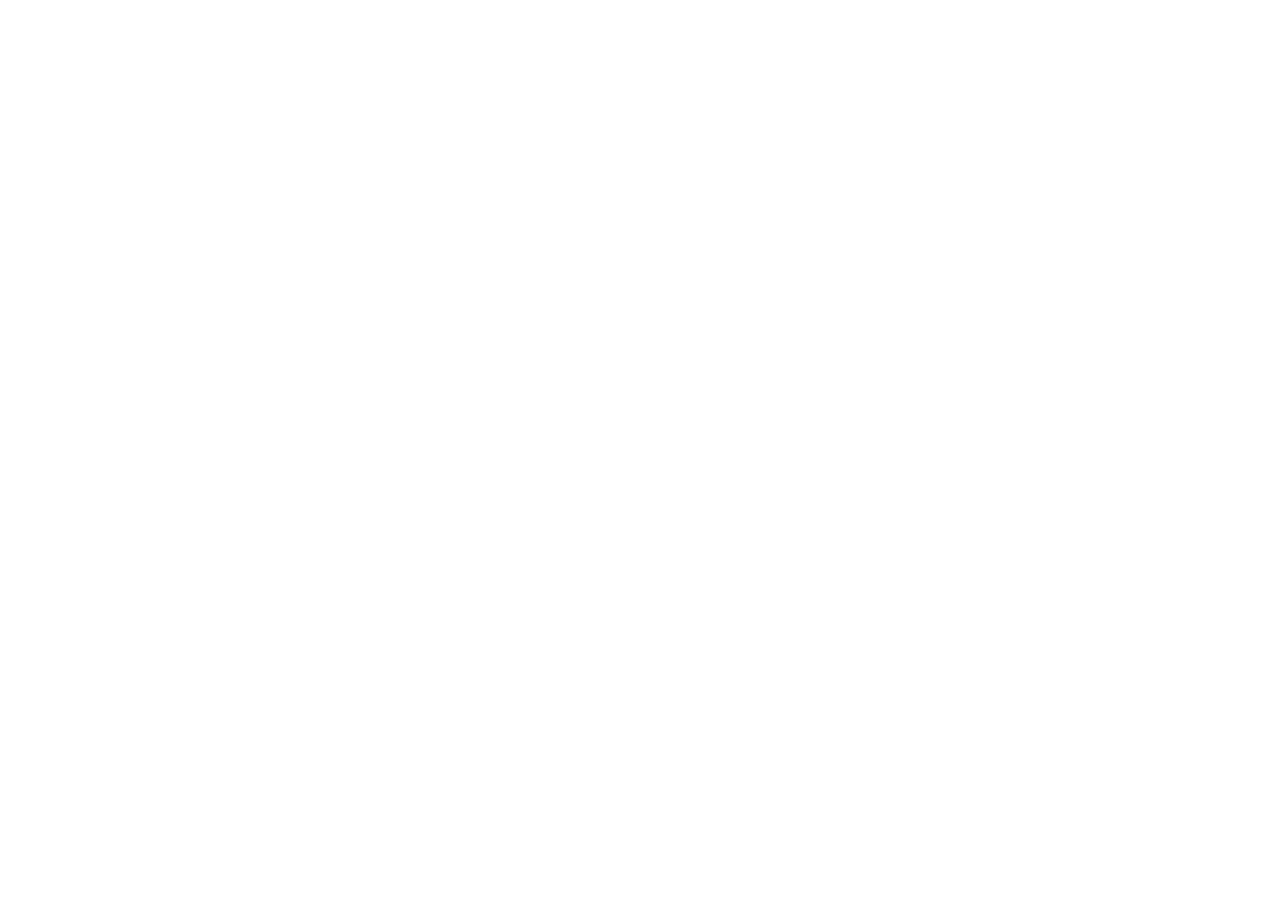
==== src/assets/pages/homePage.html @ be4c1dd2 "feat: add server error message handling and success login page" ====
<!DOCTYPE html>
<html lang="pt-br">

<head>
    <meta charset="UTF-8">
    <meta name="viewport" content="width=device-width, initial-scale=1.0">
    <title>Login feito com sucesso!</title>
</head>

<body>

</body>
</html>
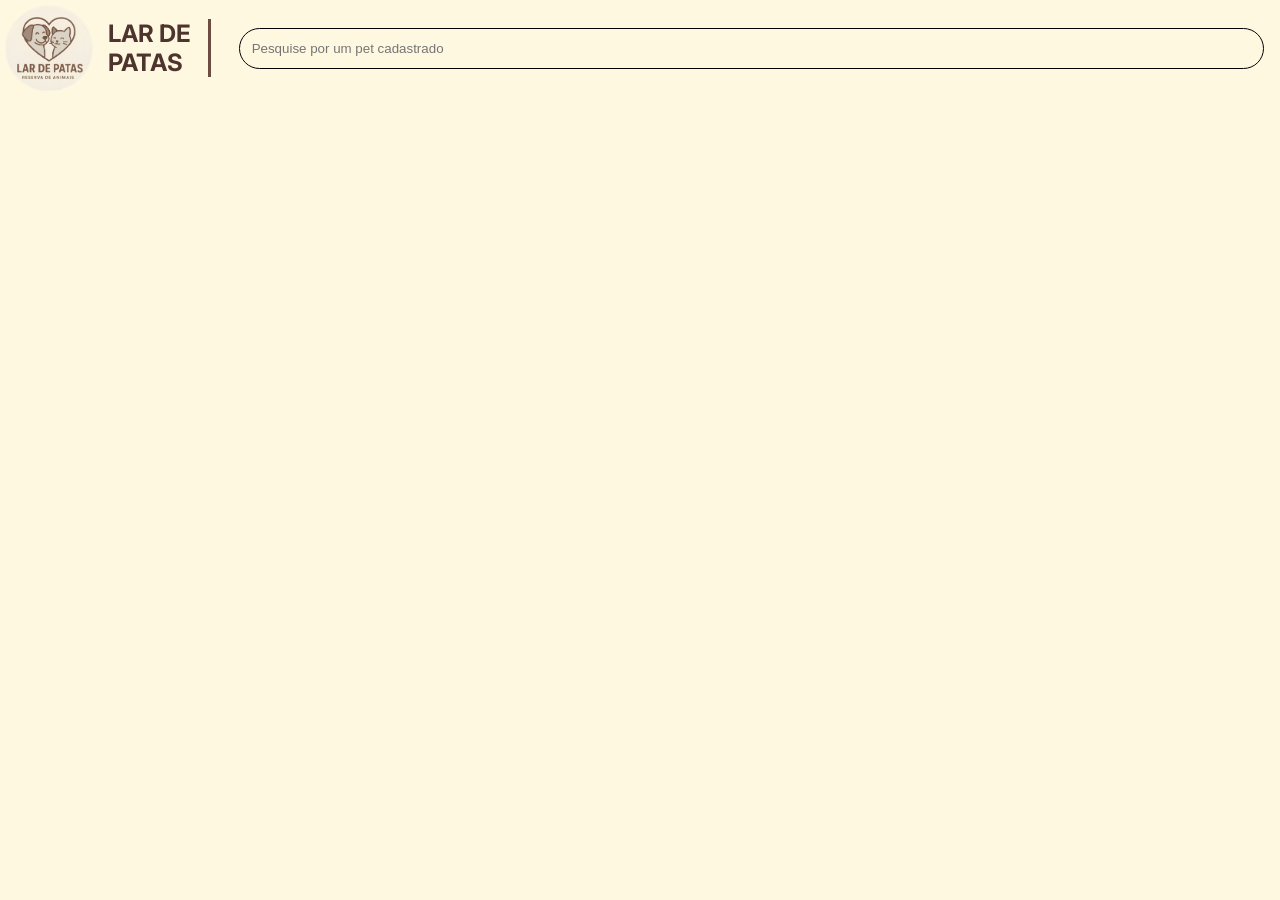
==== commit 95d60b91: "feat: implement home page layout with logo and search functionality" ====
--- a/src/assets/pages/homePage.html
+++ b/src/assets/pages/homePage.html
@@ -4,10 +4,27 @@
 <head>
     <meta charset="UTF-8">
     <meta name="viewport" content="width=device-width, initial-scale=1.0">
-    <title>Login feito com sucesso!</title>
+    <link rel="stylesheet" href="../../styles/base.css">
+    <link rel="stylesheet" href="../../styles//layout/homePage/homeLayout.css">
+    <link rel="stylesheet" href="../../styles/components/homePage/homeComponents.css">
+    <title>Home</title>
 </head>
 
 <body>
+    <header>
+        <div class="container">
+            <div class="logo">
+                <img src="../img/logo.png" alt="Logo Lar de pets" draggable="false">
+                <p>Lar de Patas</p>
+            </div>
 
+            <div class="input-container">
+                <input type="search" name="search" id="search-pet" placeholder="Pesquise por um pet cadastrado">
+            </div>
+        </div>
+    </header>
+    <main>
+
+    </main>
 </body>
 </html>
--- a/src/styles/base.css
+++ b/src/styles/base.css
@@ -0,0 +1,43 @@
+@charset "UTF-8";
+@import url('https://fonts.googleapis.com/css2?family=Inter:ital,opsz,wght@0,14..32,100..900;1,14..32,100..900&display=swap');
+@import url('https://fonts.googleapis.com/css2?family=Inria+Sans:ital,wght@0,300;0,400;0,700;1,300;1,400;1,700&display=swap');
+
+* {
+	margin: 0;
+	padding: 0;
+	box-sizing: border-box;
+}
+
+:root {
+	/* COLORS */
+	--primary-color: #6d4c41;
+	--secondary-color: #fff8e1;
+	--background-page-color: #f5f5f5;
+	--shadow-effect-color: #00000033;
+	--input-box-color: #e6e6e6;
+	--button-box-color: #e6e6e6;
+	--button-box-color-hover: #c9c4c4;
+	--button-color: #4e342e;
+	--button-color-hover: #3d2823;
+	--dropdown-box-color: #e6e6e6;
+	--check-sucess-message-text-color: #8ccf27;
+	--check-error-message-text-color: #ed2222;
+
+	--logo-text-color: #4e342e;
+
+	/* FONTS */
+	--font-default: 'Inter', sans-serif;
+	--secondary-font: 'Inria Sans', sans-serif;
+}
+
+body {
+	height: 100dvh;
+	width: 100dvw;
+	font-family: var(--font-default);
+	font-weight: normal;
+}
+
+main {
+	width: 100%;
+	height: 100%;
+}
--- a/src/styles/layout/homePage/homeLayout.css
+++ b/src/styles/layout/homePage/homeLayout.css
@@ -0,0 +1,55 @@
+body {
+	display: flex;
+	flex-direction: column;
+}
+
+main {
+	all: unset;
+	height: 100%;
+}
+
+.container {
+	height: 100%;
+	width: 100%;
+	display: flex;
+	align-items: center;
+}
+
+.logo {
+	display: flex;
+	align-items: center;
+	align-items: center;
+	gap: 12px;
+	position: relative;
+
+	& img {
+		width: 96px;
+		height: auto;
+		user-select: none;
+	}
+
+	& p {
+		text-transform: uppercase;
+		user-select: none;
+		font-size: 1.5rem;
+		font-weight: bold;
+	}
+
+	&::after {
+		content: '';
+		height: 60%;
+		width: 1%;
+		position: absolute;
+		right: 12px;
+	}
+}
+
+.input-container {
+	width: 100%;
+	padding: 16px;
+}
+
+input#search-pet {
+	width: 100%;
+	padding: 12px;
+}
--- a/src/styles/components/homePage/homeComponents.css
+++ b/src/styles/components/homePage/homeComponents.css
@@ -0,0 +1,18 @@
+body {
+	background-color: var(--secondary-color);
+}
+
+.logo {
+	color: var(--logo-text-color);
+
+	&::after {
+		background-color: var(--primary-color);
+	}
+}
+
+input#search-pet {
+	background-color: transparent;
+	border: 1px solid #000;
+	outline: var(--primary-color);
+	border-radius: 36px;
+}
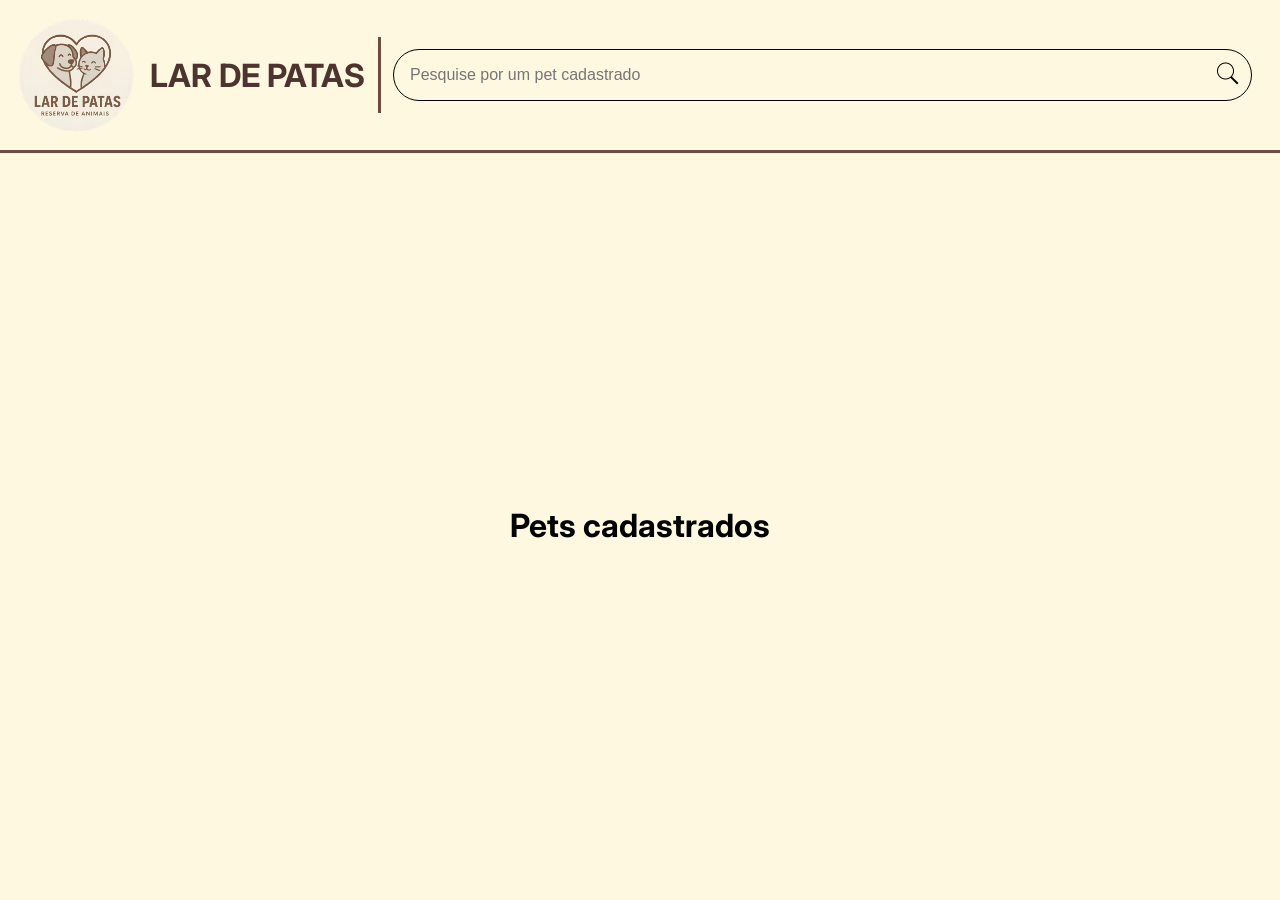
==== commit 86918d3d: "feat: add new images and implement pet fetching API functionality" ====
--- a/src/assets/pages/homePage.html
+++ b/src/assets/pages/homePage.html
@@ -11,20 +11,134 @@
 </head>
 
 <body>
+    <!-- <header>
+        <div class="container">
+            <div class="logo">
+                <img src="../img/logo.png" alt="Logo Lar de pets" draggable="false">
+                <p>Lar de Patas</p>
+            </div>
+            <div class="navigation">
+                <nav>
+                    <ul>
+                        <li>Home</li>
+                        <li>Pedidos</li>
+                        <li>Feedback</li>
+                        <li>Sobre nós</li>
+                    </ul>
+                    <div class="profile-user-photo">
+                        <svg width="80" height="80" viewBox="0 0 80 80" fill="none" xmlns="http://www.w3.org/2000/svg"
+                            xmlns:xlink="http://www.w3.org/1999/xlink">
+                            <rect width="80" height="80" fill="url(#pattern0_348_3)" />
+                            <defs>
+                                <pattern id="pattern0_348_3" patternContentUnits="objectBoundingBox" width="1" height="1">
+                                    <use xlink:href="#image0_348_3" transform="scale(0.01)" />
+                                </pattern>
+                                <image id="image0_348_3" width="100" height="100" preserveAspectRatio="none"
+                                    xlink:href="[data-uri]" />
+                            </defs>
+                        </svg>
+                    </div>
+                </nav>
+            </div>
+        </div>
+    </header> -->
+    <!-- <main>
+        <div class="container main">
+            <div class="presentation">
+                <div class="description">
+                    <div class="texts">
+                        <h1>Um pet adotado - <br> uma família feliz</h1>
+                        <p>Na nossa ONG, acreditamos que todo animal merece um lar cheio de amor. Além de encontrar famílias responsáveis
+                            para cães e gatos resgatados, garantimos que eles recebam cuidados essenciais como vacinas, consultas
+                            veterinárias, castração e tratamento para doenças e ferimentos.
+                            Adotar é um ato de carinho que transforma vidas — tanto a do animal quanto a da família que o recebe.</p>
+                    </div>
+                    <div class="buttons">
+                        <button id="register_animal">Cadastrar animal</button>
+                        <button id="about us">Animais cadastrados</button>
+                    </div>
+                </div>
+                <div class="elements">
+                    <img src="../img/foto-home.png" alt="Foto apresentação" id="teste">
+                </div>
+                <svg width="191" height="178" viewBox="0 0 191 178" fill="none" xmlns="http://www.w3.org/2000/svg"
+                    xmlns:xlink="http://www.w3.org/1999/xlink" class="paws_icon">
+                    <rect x="39.8281" y="0.115723" width="72.3358" height="72.3358" transform="rotate(33.3216 39.8281 0.115723)"
+                        fill="url(#pattern0_366_3)" />
+                    <rect x="66.2969" y="68.5415" width="87.7832" height="87.7832" transform="rotate(33.3216 66.2969 68.5415)"
+                        fill="url(#pattern1_366_3)" />
+                    <rect x="134.758" y="32.0364" width="66.2213" height="66.2213" transform="rotate(33.3216 134.758 32.0364)"
+                        fill="url(#pattern2_366_3)" />
+                    <defs>
+                        <pattern id="pattern0_366_3" patternContentUnits="objectBoundingBox" width="1" height="1">
+                            <use xlink:href="#image0_366_3" transform="scale(0.015625)" />
+                        </pattern>
+                        <pattern id="pattern1_366_3" patternContentUnits="objectBoundingBox" width="1" height="1">
+                            <use xlink:href="#image0_366_3" transform="scale(0.015625)" />
+                        </pattern>
+                        <pattern id="pattern2_366_3" patternContentUnits="objectBoundingBox" width="1" height="1">
+                            <use xlink:href="#image0_366_3" transform="scale(0.015625)" />
+                        </pattern>
+                        <image id="image0_366_3" width="64" height="64" preserveAspectRatio="none"
+                            xlink:href="[data-uri]" />
+                    </defs>
+                </svg>
+                <svg width="191" height="178" viewBox="0 0 191 178" fill="none" xmlns="http://www.w3.org/2000/svg"
+                    xmlns:xlink="http://www.w3.org/1999/xlink" class="paws_icon">
+                    <rect x="39.8281" y="0.115723" width="72.3358" height="72.3358" transform="rotate(33.3216 39.8281 0.115723)"
+                        fill="url(#pattern0_366_3)" />
+                    <rect x="66.2969" y="68.5415" width="87.7832" height="87.7832" transform="rotate(33.3216 66.2969 68.5415)"
+                        fill="url(#pattern1_366_3)" />
+                    <rect x="134.758" y="32.0364" width="66.2213" height="66.2213" transform="rotate(33.3216 134.758 32.0364)"
+                        fill="url(#pattern2_366_3)" />
+                    <defs>
+                        <pattern id="pattern0_366_3" patternContentUnits="objectBoundingBox" width="1" height="1">
+                            <use xlink:href="#image0_366_3" transform="scale(0.015625)" />
+                        </pattern>
+                        <pattern id="pattern1_366_3" patternContentUnits="objectBoundingBox" width="1" height="1">
+                            <use xlink:href="#image0_366_3" transform="scale(0.015625)" />
+                        </pattern>
+                        <pattern id="pattern2_366_3" patternContentUnits="objectBoundingBox" width="1" height="1">
+                            <use xlink:href="#image0_366_3" transform="scale(0.015625)" />
+                        </pattern>
+                        <image id="image0_366_3" width="64" height="64" preserveAspectRatio="none"
+                            xlink:href="[data-uri]" />
+                    </defs>
+                </svg>
+            </div>
+        </div>
+    </main> -->
     <header>
         <div class="container">
             <div class="logo">
                 <img src="../img/logo.png" alt="Logo Lar de pets" draggable="false">
                 <p>Lar de Patas</p>
             </div>
-
             <div class="input-container">
-                <input type="search" name="search" id="search-pet" placeholder="Pesquise por um pet cadastrado">
+                <input type="text" name="search" id="search-pet" placeholder="Pesquise por um pet cadastrado">
+                <svg width="25" height="25" viewBox="0 0 25 25" fill="none" xmlns="http://www.w3.org/2000/svg"
+                    xmlns:xlink="http://www.w3.org/1999/xlink">
+                    <rect width="25" height="25" fill="url(#pattern0_379_5)" />
+                    <defs>
+                        <pattern id="pattern0_379_5" patternContentUnits="objectBoundingBox" width="1" height="1">
+                            <use xlink:href="#image0_379_5" transform="scale(0.01)" />
+                        </pattern>
+                        <image id="image0_379_5" width="100" height="100" preserveAspectRatio="none"
+                            xlink:href="[data-uri]" />
+                    </defs>
+                </svg>
             </div>
         </div>
     </header>
     <main>
+        <div class="container main">
+            <h1>Pets cadastrados</h1>
+            <div id="pets">
 
+            </div>
+        </div>
     </main>
+
+    <script type="module" src="../../scripts/main.js"></script>
 </body>
 </html>
--- a/src/styles/layout/homePage/homeLayout.css
+++ b/src/styles/layout/homePage/homeLayout.css
@@ -8,22 +8,38 @@
 	height: 100%;
 }
 
+header:has(.container) {
+	&::after {
+		content: '';
+		height: 3px;
+		width: 100%;
+		position: absolute;
+	}
+}
+
 .container {
 	height: 100%;
 	width: 100%;
 	display: flex;
 	align-items: center;
+	justify-content: space-between;
+	padding: 12px;
+	position: relative;
+
+	&.main {
+		justify-content: center;
+	}
 }
 
 .logo {
 	display: flex;
 	align-items: center;
-	align-items: center;
 	gap: 12px;
 	position: relative;
+	min-width: max-content;
 
 	& img {
-		width: 96px;
+		width: 126px;
 		height: auto;
 		user-select: none;
 	}
@@ -31,25 +47,129 @@
 	& p {
 		text-transform: uppercase;
 		user-select: none;
-		font-size: 1.5rem;
+		font-size: 2rem;
 		font-weight: bold;
 	}
 
 	&::after {
 		content: '';
 		height: 60%;
-		width: 1%;
+		width: 3px;
 		position: absolute;
-		right: 12px;
+		right: -16px;
+	}
+}
+
+.navigation {
+	width: 60%;
+	height: 100%;
+	display: flex;
+	align-items: center;
+
+	& nav {
+		width: 100%;
+		display: flex;
+		align-items: center;
+
+		& ul {
+			height: 100%;
+			width: 100%;
+			display: flex;
+			justify-content: flex-end;
+			gap: 32px;
+
+			& li {
+				padding: 14px 56px;
+
+				& svg {
+					width: 50px;
+					height: auto;
+				}
+			}
+		}
+	}
+}
+
+.profile-user-photo {
+	margin-left: 56px;
+}
+
+.presentation {
+	width: 80%;
+	height: max-content;
+	display: flex;
+	justify-content: space-between;
+	margin-bottom: 96px;
+}
+
+.description {
+	width: 40%;
+	min-width: 40%;
+	display: flex;
+	flex-direction: column;
+	gap: 56px;
+}
+
+.texts {
+	display: flex;
+	flex-direction: column;
+	gap: 24px;
+}
+
+.buttons {
+	display: flex;
+	justify-content: space-between;
+	width: 80%;
+
+	& button {
+		padding: 16px 42px;
+	}
+}
+
+.elements {
+	width: 100%;
+	position: relative;
+
+	& img {
+		height: 140% !important;
+		width: auto !important;
+		position: absolute;
+		top: -76px;
+		left: 20%;
+	}
+}
+
+.paws_icon {
+	width: 104px;
+	height: auto;
+
+	&:nth-last-of-type(1) {
+		position: absolute;
+		right: 124px;
+		top: 0;
+	}
+
+	&:nth-last-of-type(2) {
+		position: absolute;
+		left: 124px;
+		bottom: 24px;
 	}
 }
 
 .input-container {
 	width: 100%;
 	padding: 16px;
+	margin-left: 12px;
+	position: relative;
+
+	& svg {
+		position: absolute;
+		right: 28px;
+		top: 28px;
+	}
 }
 
 input#search-pet {
 	width: 100%;
-	padding: 12px;
+	padding: 16px;
 }
--- a/src/styles/components/homePage/homeComponents.css
+++ b/src/styles/components/homePage/homeComponents.css
@@ -1,5 +1,11 @@
 body {
 	background-color: var(--secondary-color);
+}
+
+header:has(.container) {
+	&::after {
+		background-color: var(--primary-color);
+	}
 }
 
 .logo {
@@ -10,9 +16,70 @@
 	}
 }
 
+.navigation {
+	& li {
+		text-decoration: none;
+		list-style: none;
+		border-radius: 32px;
+		background-color: var(--button-color);
+		font-size: 1.3rem;
+		color: var(--secondary-color);
+		cursor: pointer;
+		text-transform: uppercase;
+		transition: 0.2s;
+
+		&:nth-last-of-type(4) {
+			background-color: transparent;
+			border: 2px solid var(--button-color);
+			color: #000;
+
+			&:hover {
+				background-color: transparent;
+			}
+		}
+
+		&:hover {
+			background-color: var(--button-color-hover);
+		}
+	}
+}
+
+.profile-user-photo {
+	cursor: pointer;
+}
+
+.texts {
+	& h1 {
+		font-size: 3.5rem;
+	}
+
+	& p {
+		font-size: 1.2rem;
+		width: 80%;
+	}
+}
+
+.buttons {
+	& button {
+		border: none;
+		border-radius: 32px;
+		background-color: var(--button-color);
+		color: var(--secondary-color);
+		cursor: pointer;
+		transition: 0.2s;
+		text-transform: uppercase;
+		font-size: 0.85rem;
+
+		&:hover {
+			background-color: var(--button-color-hover);
+		}
+	}
+}
+
 input#search-pet {
 	background-color: transparent;
 	border: 1px solid #000;
 	outline: var(--primary-color);
 	border-radius: 36px;
+	font-size: 1rem;
 }
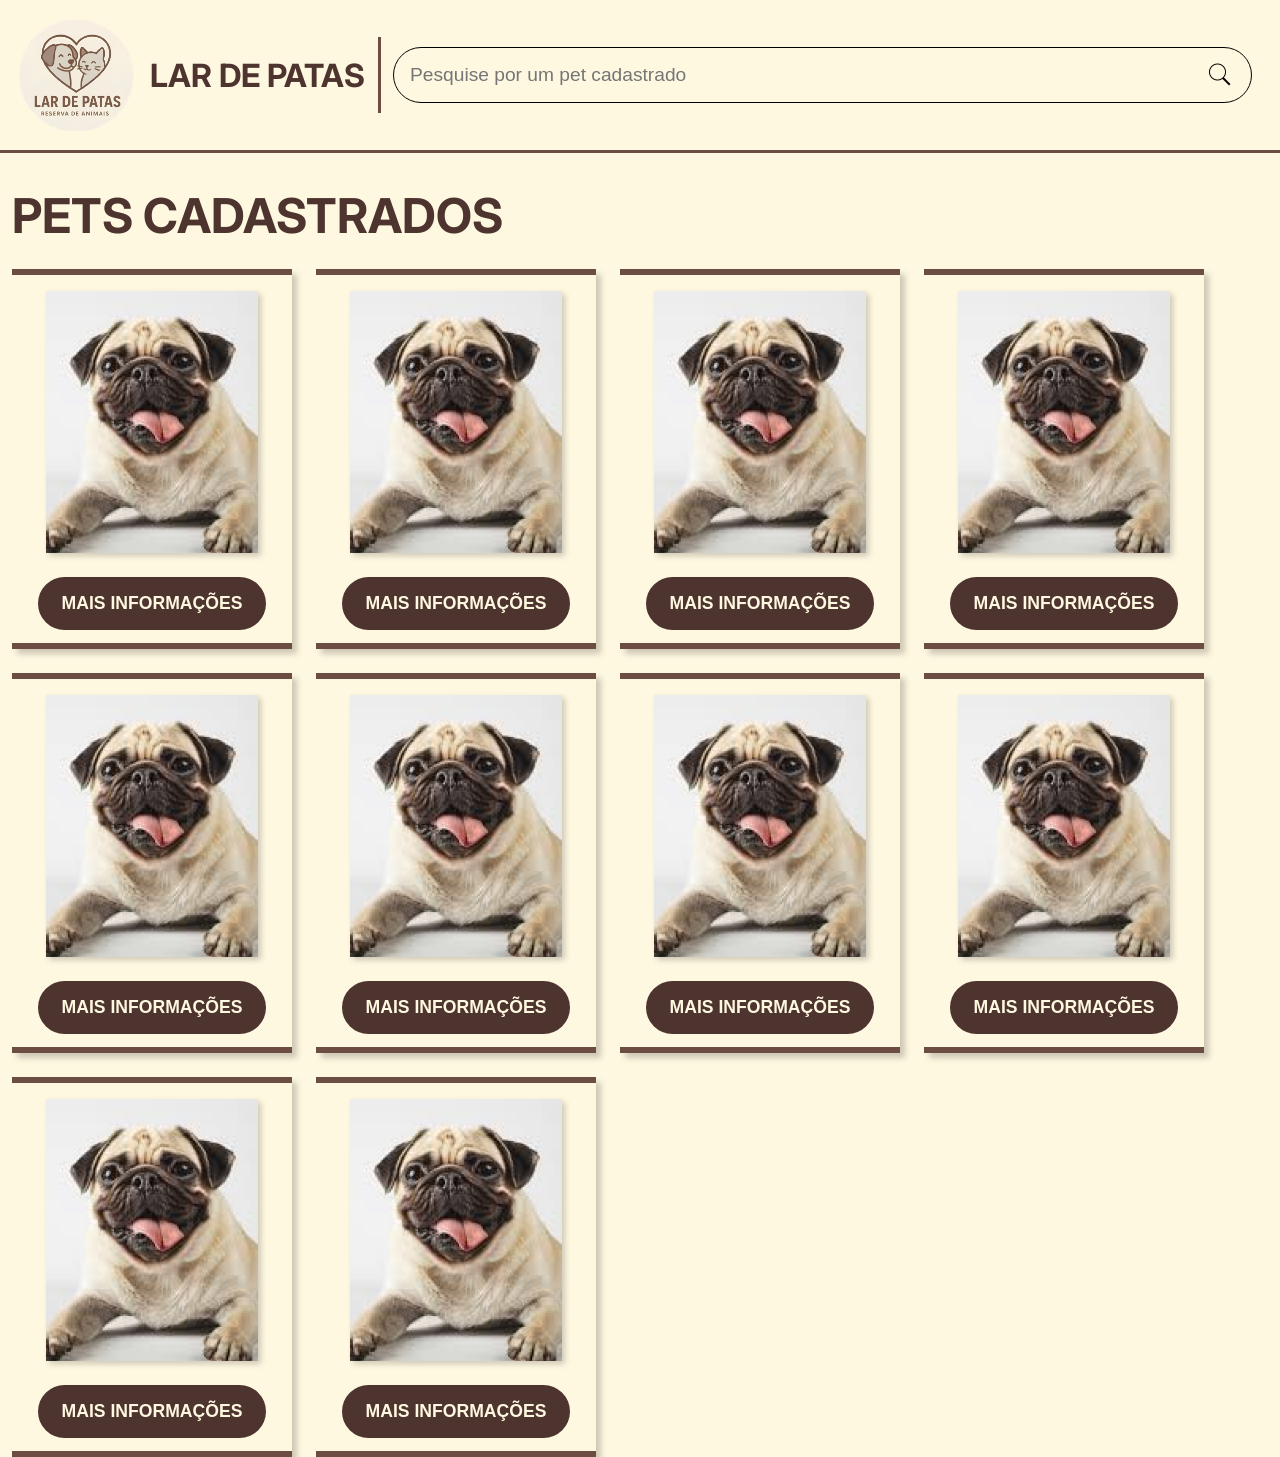
==== commit 7848ef2c: "feat: add favicon and update home page layout with pet images and search functionality" ====
--- a/src/assets/pages/homePage.html
+++ b/src/assets/pages/homePage.html
@@ -7,12 +7,13 @@
     <link rel="stylesheet" href="../../styles/base.css">
     <link rel="stylesheet" href="../../styles//layout/homePage/homeLayout.css">
     <link rel="stylesheet" href="../../styles/components/homePage/homeComponents.css">
+    <link rel="shortcut icon" href="../icons/favicon.ico" type="image/x-icon">
     <title>Home</title>
 </head>
 
 <body>
-    <!-- <header>
-        <div class="container">
+    <header>
+        <!-- <div class="container inicial_page">
             <div class="logo">
                 <img src="../img/logo.png" alt="Logo Lar de pets" draggable="false">
                 <p>Lar de Patas</p>
@@ -40,10 +41,30 @@
                     </div>
                 </nav>
             </div>
+        </div> -->
+        <div class="container pets_page">
+            <div class="logo">
+                <img src="../img/logo.png" alt="Logo Lar de pets" draggable="false">
+                <p>Lar de Patas</p>
+            </div>
+            <div class="input-container">
+                <input type="text" name="search" id="search-pet" placeholder="Pesquise por um pet cadastrado">
+                <svg width="25" height="25" viewBox="0 0 25 25" fill="none" xmlns="http://www.w3.org/2000/svg"
+                    xmlns:xlink="http://www.w3.org/1999/xlink">
+                    <rect width="25" height="25" fill="url(#pattern0_379_5)" />
+                    <defs>
+                        <pattern id="pattern0_379_5" patternContentUnits="objectBoundingBox" width="1" height="1">
+                            <use xlink:href="#image0_379_5" transform="scale(0.01)" />
+                        </pattern>
+                        <image id="image0_379_5" width="100" height="100" preserveAspectRatio="none"
+                            xlink:href="[data-uri]" />
+                    </defs>
+                </svg>
+            </div>
         </div>
-    </header> -->
-    <!-- <main>
-        <div class="container main">
+    </header>
+    <main>
+        <!-- <div class="container main inicial_page">
             <div class="presentation">
                 <div class="description">
                     <div class="texts">
@@ -106,35 +127,50 @@
                     </defs>
                 </svg>
             </div>
-        </div>
-    </main> -->
-    <header>
-        <div class="container">
-            <div class="logo">
-                <img src="../img/logo.png" alt="Logo Lar de pets" draggable="false">
-                <p>Lar de Patas</p>
-            </div>
-            <div class="input-container">
-                <input type="text" name="search" id="search-pet" placeholder="Pesquise por um pet cadastrado">
-                <svg width="25" height="25" viewBox="0 0 25 25" fill="none" xmlns="http://www.w3.org/2000/svg"
-                    xmlns:xlink="http://www.w3.org/1999/xlink">
-                    <rect width="25" height="25" fill="url(#pattern0_379_5)" />
-                    <defs>
-                        <pattern id="pattern0_379_5" patternContentUnits="objectBoundingBox" width="1" height="1">
-                            <use xlink:href="#image0_379_5" transform="scale(0.01)" />
-                        </pattern>
-                        <image id="image0_379_5" width="100" height="100" preserveAspectRatio="none"
-                            xlink:href="[data-uri]" />
-                    </defs>
-                </svg>
-            </div>
-        </div>
-    </header>
-    <main>
-        <div class="container main">
+        </div> -->
+        <div class="container main pets_page">
             <h1>Pets cadastrados</h1>
             <div id="pets">
-
+                <div class="pet">
+                    <img src="../img/image.png" alt="pet image">
+                    <button title="Mais informações">Mais informações</button>
+                </div>
+                <div class="pet">
+                    <img src="../img/image.png" alt="pet image">
+                    <button title="Mais informações">Mais informações</button>
+                </div>
+                <div class="pet">
+                    <img src="../img/image.png" alt="pet image">
+                    <button title="Mais informações">Mais informações</button>
+                </div>
+                <div class="pet">
+                    <img src="../img/image.png" alt="pet image">
+                    <button title="Mais informações">Mais informações</button>
+                </div>
+                <div class="pet">
+                    <img src="../img/image.png" alt="pet image">
+                    <button title="Mais informações">Mais informações</button>
+                </div>
+                <div class="pet">
+                    <img src="../img/image.png" alt="pet image">
+                    <button title="Mais informações">Mais informações</button>
+                </div>
+                <div class="pet">
+                    <img src="../img/image.png" alt="pet image">
+                    <button title="Mais informações">Mais informações</button>
+                </div>
+                <div class="pet">
+                    <img src="../img/image.png" alt="pet image">
+                    <button title="Mais informações">Mais informações</button>
+                </div>
+                <div class="pet">
+                    <img src="../img/image.png" alt="pet image">
+                    <button title="Mais informações">Mais informações</button>
+                </div>
+                <div class="pet">
+                    <img src="../img/image.png" alt="pet image">
+                    <button title="Mais informações">Mais informações</button>
+                </div>
             </div>
         </div>
     </main>
--- a/src/styles/layout/homePage/homeLayout.css
+++ b/src/styles/layout/homePage/homeLayout.css
@@ -6,9 +6,18 @@
 main {
 	all: unset;
 	height: 100%;
-}
-
-header:has(.container) {
+
+	&:has(.pets_page) .pets_page {
+		flex-direction: column;
+		align-items: flex-start;
+
+		& h1 {
+			margin: 24px 0;
+		}
+	}
+}
+
+header:has(.pets_page) {
 	&::after {
 		content: '';
 		height: 3px;
@@ -25,10 +34,6 @@
 	justify-content: space-between;
 	padding: 12px;
 	position: relative;
-
-	&.main {
-		justify-content: center;
-	}
 }
 
 .logo {
@@ -140,7 +145,7 @@
 }
 
 .paws_icon {
-	width: 104px;
+	width: 100px;
 	height: auto;
 
 	&:nth-last-of-type(1) {
@@ -164,8 +169,36 @@
 
 	& svg {
 		position: absolute;
-		right: 28px;
-		top: 28px;
+		right: 36px;
+		top: 31px;
+	}
+}
+
+#pets {
+	width: 100%;
+	height: 100%;
+	display: flex;
+	gap: 24px;
+	flex-wrap: wrap;
+}
+
+.pet {
+	width: 280px;
+	height: 380px;
+	display: flex;
+	flex-direction: column;
+	align-items: center;
+	gap: 24px;
+	padding: 16px 8px 24px;
+
+	& img {
+		width: 80%;
+		height: 80%;
+		object-fit: cover;
+	}
+
+	& button {
+		padding: 16px 24px;
 	}
 }
 
--- a/src/styles/components/homePage/homeComponents.css
+++ b/src/styles/components/homePage/homeComponents.css
@@ -1,5 +1,15 @@
 body {
 	background-color: var(--secondary-color);
+}
+
+main {
+	&:has(.pets_page) .pets_page {
+		& h1 {
+			font-size: 3rem;
+			color: var(--logo-text-color);
+			text-transform: uppercase;
+		}
+	}
 }
 
 header:has(.container) {
@@ -26,6 +36,7 @@
 		color: var(--secondary-color);
 		cursor: pointer;
 		text-transform: uppercase;
+		border: 2px solid transparent;
 		transition: 0.2s;
 
 		&:nth-last-of-type(4) {
@@ -39,7 +50,9 @@
 		}
 
 		&:hover {
-			background-color: var(--button-color-hover);
+			background-color: transparent;
+			border: 2px solid var(--button-color);
+			color: #000;
 		}
 	}
 }
@@ -76,10 +89,36 @@
 	}
 }
 
+.pet {
+	box-shadow: 5px 5px 6px var(--shadow-effect-color);
+	border-top: 6px solid var(--primary-color);
+	border-bottom: 6px solid var(--primary-color);
+
+	& img {
+		box-shadow: 3px 3px 6px var(--shadow-effect-color);
+	}
+
+	& button {
+		border: none;
+		border-radius: 32px;
+		background-color: var(--button-color);
+		color: var(--secondary-color);
+		cursor: pointer;
+		transition: 0.2s;
+		text-transform: uppercase;
+		font-size: 1.1rem;
+		font-weight: bold;
+
+		&:hover {
+			background-color: var(--button-color-hover);
+		}
+	}
+}
+
 input#search-pet {
 	background-color: transparent;
 	border: 1px solid #000;
 	outline: var(--primary-color);
 	border-radius: 36px;
-	font-size: 1rem;
+	font-size: 1.2rem;
 }
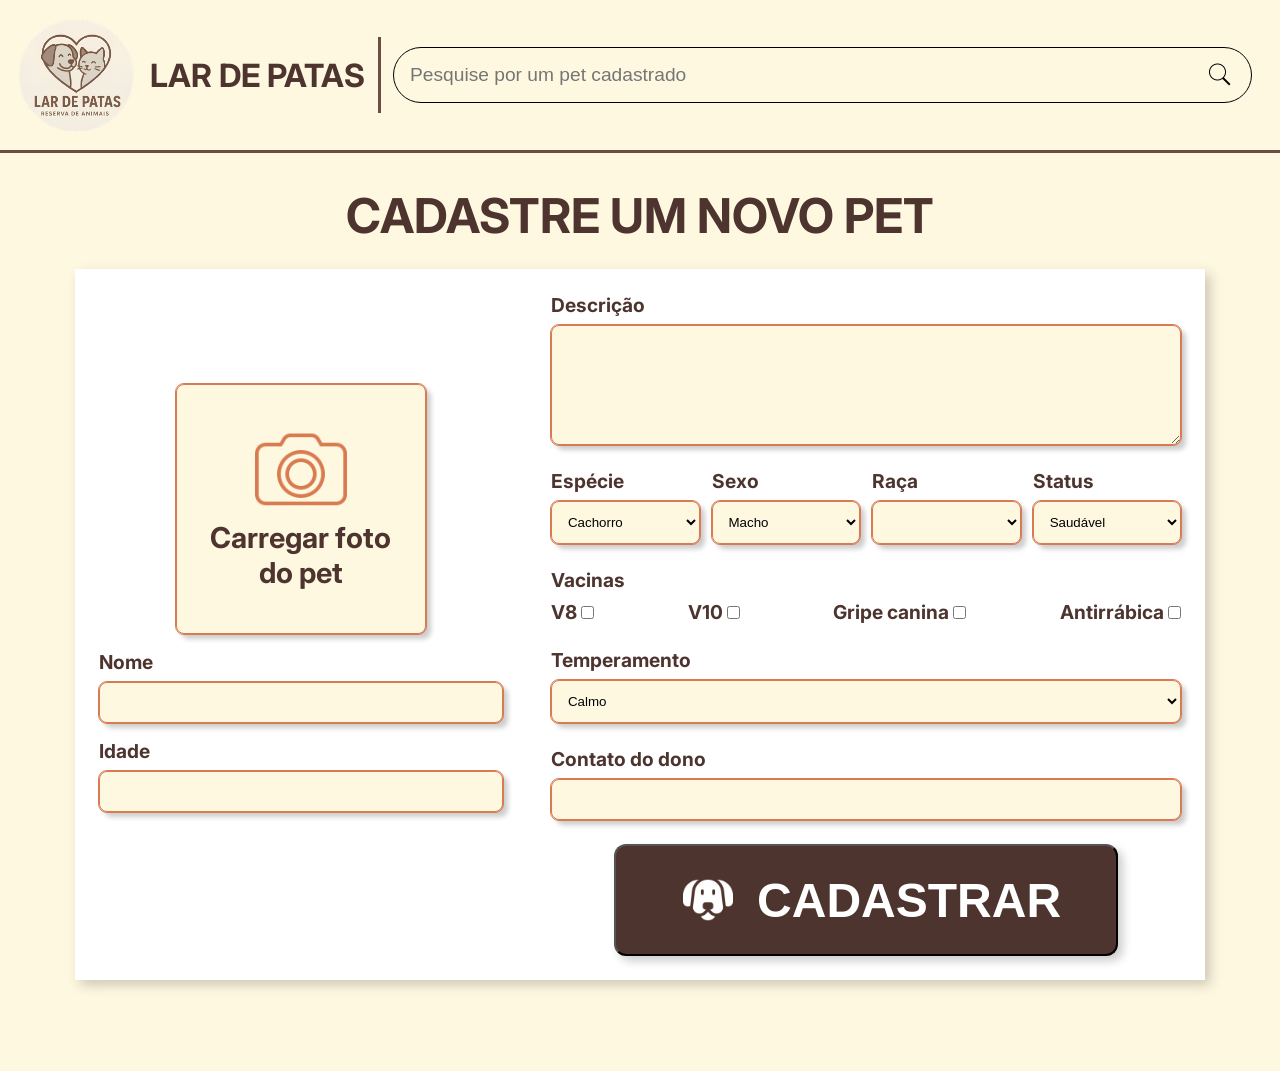
==== commit 3cd50a5a: "feat: update API URLs and enhance pet registration form layout and styles" ====
--- a/src/assets/pages/homePage.html
+++ b/src/assets/pages/homePage.html
@@ -76,7 +76,7 @@
                     </div>
                     <div class="buttons">
                         <button id="register_animal">Cadastrar animal</button>
-                        <button id="about us">Animais cadastrados</button>
+                        <button id="about_us">Animais cadastrados</button>
                     </div>
                 </div>
                 <div class="elements">
@@ -128,7 +128,7 @@
                 </svg>
             </div>
         </div> -->
-        <div class="container main pets_page">
+        <!-- <div class="container main pets_page">
             <h1>Pets cadastrados</h1>
             <div id="pets">
                 <div class="pet">
@@ -171,6 +171,122 @@
                     <img src="../img/image.png" alt="pet image">
                     <button title="Mais informações">Mais informações</button>
                 </div>
+            </div>
+        </div> -->
+        <div class="container main register_pets_page">
+            <h1>Cadastre um novo pet</h1>
+            <div class="form">
+                <form id="register_pet">
+                    <div class="primary_info">
+                        <div class="preview register_pet_input">
+                            <input class="preview-input" name="register_pet" id="photo" type="file" accept="image/*" required>
+                            <label class="preview-label" for="photo">
+                                <div class="present_preview">
+                                    <svg width="200" height="200" viewBox="0 0 200 200" fill="none" xmlns="http://www.w3.org/2000/svg"
+                                        xmlns:xlink="http://www.w3.org/1999/xlink">
+                                        <rect width="200" height="200" fill="url(#pattern0_337_99)" />
+                                        <defs>
+                                            <pattern id="pattern0_337_99" patternContentUnits="objectBoundingBox" width="1" height="1">
+                                                <use xlink:href="#image0_337_99" transform="scale(0.01)" />
+                                            </pattern>
+                                            <image id="image0_337_99" width="100" height="100" preserveAspectRatio="none"
+                                                xlink:href="[data-uri]" />
+                                        </defs>
+                                    </svg>
+                                    <p class="name_input" style="font-size: 1.8rem; text-align: center;">Carregar foto do pet</p>
+                                </div>
+                            </label>
+                        </div>
+                        <div class="name container_input">
+                            <label for="name" class="name_input">Nome</label>
+                            <input type="text" name="register_pet" id="name" class="register_pet_input" required>
+                        </div>
+                        <div class="age container_input">
+                            <label for="age" class="name_input">Idade</label>
+                            <input type="text" name="register_pet" id="age" class="register_pet_input" required>
+                        </div>
+                    </div>
+                    <div class="secondary_info">
+                        <div class="desc container_input">
+                            <label for="desc" class="name_input">Descrição</label>
+                            <textarea type="text" name="register_pet" id="desc" class="register_pet_input" required></textarea>
+                        </div>
+                        <div class="drops">
+                            <div class="species container_input">
+                                <label for="species" class="name_input">Espécie</label>
+                                <select name="register_pet" id="species" class="register_pet_input" required>
+                                    <option value="Cachorro">Cachorro</option>
+                                    <option value="Gato">Gato</option>
+                                    <option value="Outros">Outros</option>
+                                </select>
+                            </div>
+                            <div class="gender container_input">
+                                <label for="gender" class="name_input">Sexo</label>
+                                <select name="register_pet" id="gender" class="register_pet_input" required>
+                                    <option value="Macho">Macho</option>
+                                    <option value="Femea">Fêmea</option>
+                                </select>
+                            </div>
+                            <div class="breed container_input">
+                                <label for="breed" class="name_input">Raça</label>
+                                <select name="register_pet" id="breed" class="register_pet_input" required></select>
+                            </div>
+                            <div class="status container_input">
+                                <label for="status" class="name_input">Status</label>
+                                <select name="register_pet" id="status" class="register_pet_input" required>
+                                    <option value="Saudável">Saudável</option>
+                                    <option value="Doente">Portador de necessidades especiais</option>
+                                </select>
+                            </div>
+                        </div>
+                        <div class="vaccine container_input">
+                            <p class="name_input">Vacinas</p>
+                            <div class="options">
+                                <div>
+                                    <label for="opt1" class="name_input">V8</label>
+                                    <input type="checkbox" id="opt1" name="register_pet" required>
+                                </div>
+                                <div>
+                                    <label for="opt2" class="name_input">V10</label>
+                                    <input type="checkbox" id="opt2" name="register_pet" required>
+                                </div>
+                                <div>
+                                    <label for="opt3" class="name_input">Gripe canina</label>
+                                    <input type="checkbox" id="opt3" name="register_pet" required>
+                                </div>
+                                <div>
+                                    <label for="opt4" class="name_input">Antirrábica</label>
+                                    <input type="checkbox" id="opt4" name="register_pet" required>
+                                </div>
+                            </div>
+                        </div>
+                        <div class="temperament container_input">
+                            <label for="temperament" class="name_input">Temperamento</label>
+                            <select name="register_pet" id="temperament" class="register_pet_input" required>
+                                <option value="Saudável">Calmo</option>
+                                <option value="Doente">Agressivo</option>
+                            </select>
+                        </div>
+                        <div class="telephone container_input">
+                            <label for="telephone" class="name_input">Contato do dono</label>
+                            <input type="number" name="register_pet" id="telephone" class="register_pet_input" maxlength="11" required>
+                        </div>
+                        <button id="send_register_pet">
+                            <svg width="74" height="74" viewBox="0 0 74 74" fill="none" xmlns="http://www.w3.org/2000/svg"
+                                xmlns:xlink="http://www.w3.org/1999/xlink">
+                                <rect width="74" height="74" fill="url(#pattern0_338_110)" />
+                                <defs>
+                                    <pattern id="pattern0_338_110" patternContentUnits="objectBoundingBox" width="1" height="1">
+                                        <use xlink:href="#image0_338_110" transform="scale(0.0078125)" />
+                                    </pattern>
+                                    <image id="image0_338_110" width="128" height="128" preserveAspectRatio="none"
+                                        xlink:href="[data-uri]" />
+                                </defs>
+                            </svg>
+                            <p>Cadastrar</p>
+                        </button>
+                    </div>
+                </form>
             </div>
         </div>
     </main>
--- a/src/styles/base.css
+++ b/src/styles/base.css
@@ -22,6 +22,8 @@
 	--dropdown-box-color: #e6e6e6;
 	--check-sucess-message-text-color: #8ccf27;
 	--check-error-message-text-color: #ed2222;
+	--border-input-color: #d87b50;
+	--background-input-color: #fff8e1;
 
 	--logo-text-color: #4e342e;
 
--- a/src/styles/layout/homePage/homeLayout.css
+++ b/src/styles/layout/homePage/homeLayout.css
@@ -9,7 +9,14 @@
 
 	&:has(.pets_page) .pets_page {
 		flex-direction: column;
-		align-items: flex-start;
+
+		& h1 {
+			margin: 24px 0;
+		}
+	}
+
+	&:has(.register_pets_page) .register_pets_page {
+		flex-direction: column;
 
 		& h1 {
 			margin: 24px 0;
@@ -112,6 +119,7 @@
 	min-width: 40%;
 	display: flex;
 	flex-direction: column;
+	margin-left: 96px;
 	gap: 56px;
 }
 
@@ -136,10 +144,10 @@
 	position: relative;
 
 	& img {
-		height: 140% !important;
+		height: 180% !important;
 		width: auto !important;
 		position: absolute;
-		top: -76px;
+		top: -132px;
 		left: 20%;
 	}
 }
@@ -202,7 +210,114 @@
 	}
 }
 
+.form {
+	width: 90%;
+	height: 90%;
+}
+
+#register_pet {
+	width: 100%;
+	height: 100%;
+	display: flex;
+	align-items: center;
+	justify-content: center;
+}
+
+.primary_info {
+	height: 100%;
+	width: 40%;
+	min-width: 40%;
+	display: flex;
+	flex-direction: column;
+	align-items: center;
+	margin-top: 182px;
+	gap: 16px;
+	padding: 24px;
+}
+
+.secondary_info {
+	height: 100%;
+	width: 60%;
+	display: flex;
+	flex-direction: column;
+	justify-content: space-evenly;
+	gap: 24px;
+	padding: 24px;
+}
+
+.preview {
+	min-width: 250px;
+	min-height: 250px;
+	max-width: 250px;
+	max-height: 250px;
+}
+
+.preview-label {
+	& svg {
+		width: 92px;
+		height: auto;
+	}
+}
+
+.present_preview {
+	width: 100%;
+	height: 100%;
+	display: flex;
+	flex-direction: column;
+	justify-content: center;
+	align-items: center;
+	cursor: pointer;
+	padding: 16px;
+}
+
+.register_pet_input {
+	padding: 12px;
+	width: 100%;
+
+	&#desc {
+		height: 120px;
+	}
+}
+
+.container_input {
+	display: flex;
+	flex-direction: column;
+	gap: 8px;
+	width: 100%;
+}
+
+.drops {
+	width: 100%;
+	display: flex;
+	gap: 12px;
+}
+
+.options {
+	display: flex;
+	width: 100%;
+	justify-content: space-between;
+}
+
+#send_register_pet {
+	display: flex;
+	justify-content: center;
+	align-items: center;
+	gap: 12px;
+	cursor: pointer;
+	min-height: 112px;
+	width: 80%;
+	margin: auto;
+
+	& svg {
+		height: 50px;
+	}
+}
+
 input#search-pet {
 	width: 100%;
 	padding: 16px;
 }
+
+input[type='file'] {
+	display: none;
+}
--- a/src/styles/components/homePage/homeComponents.css
+++ b/src/styles/components/homePage/homeComponents.css
@@ -4,6 +4,14 @@
 
 main {
 	&:has(.pets_page) .pets_page {
+		& h1 {
+			font-size: 3rem;
+			color: var(--logo-text-color);
+			text-transform: uppercase;
+		}
+	}
+
+	&:has(.register_pets_page) .register_pets_page {
 		& h1 {
 			font-size: 3rem;
 			color: var(--logo-text-color);
@@ -108,11 +116,56 @@
 		text-transform: uppercase;
 		font-size: 1.1rem;
 		font-weight: bold;
+		box-shadow: 5px 5px 6px var(--shadow-effect-color);
 
 		&:hover {
 			background-color: var(--button-color-hover);
 		}
 	}
+}
+
+.preview {
+	border-radius: 12px;
+}
+
+.form {
+	background-color: white;
+	box-shadow: 5px 5px 12px var(--shadow-effect-color);
+}
+
+.register_pet_input {
+	border: 1px solid var(--border-input-color);
+	outline: 1px solid var(--border-input-color);
+	background-color: var(--background-input-color);
+	border-radius: 8px;
+	box-shadow: 5px 5px 5px var(--shadow-effect-color);
+}
+
+.name_input {
+	font-size: 1.2rem;
+	color: var(--logo-text-color);
+	font-weight: bold;
+}
+
+#send_register_pet {
+	border-radius: 12px;
+	background-color: var(--logo-text-color);
+	color: #fff;
+	font-weight: bold;
+	font-size: 3rem;
+	text-transform: uppercase;
+	box-shadow: 5px 5px 10px var(--shadow-effect-color);
+	transition: 0.2s;
+
+	&:hover {
+		background-color: var(--button-color-hover);
+	}
+}
+
+input::-webkit-outer-spin-button,
+input::-webkit-inner-spin-button {
+	-webkit-appearance: none;
+	margin: 0;
 }
 
 input#search-pet {
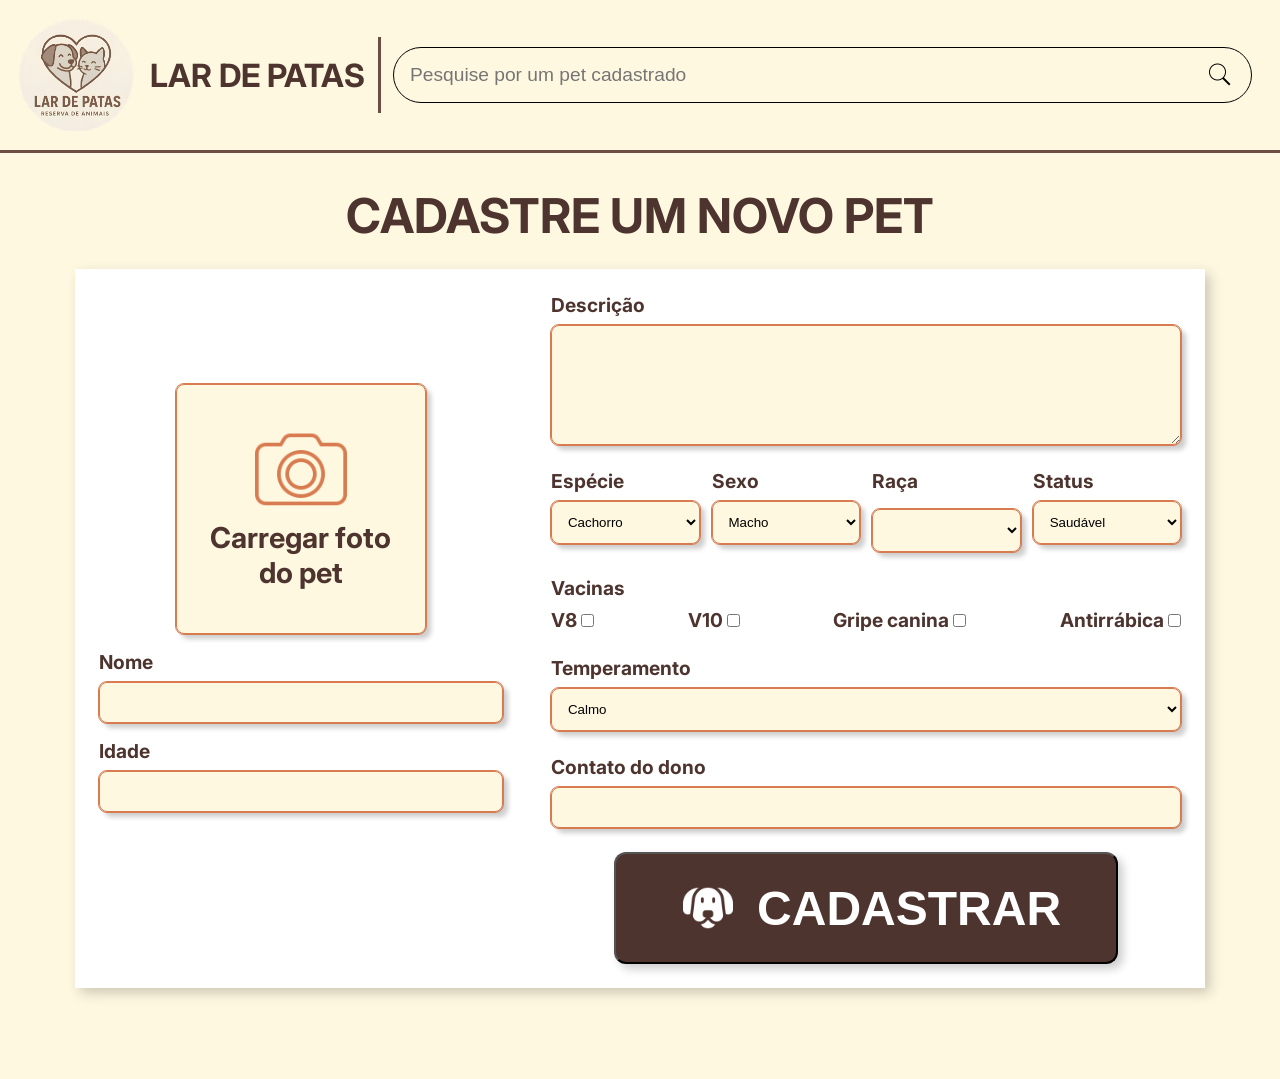
==== commit 33f8f701: "feat: enhance pet registration with breed validation and image upload functionality" ====
--- a/src/assets/pages/homePage.html
+++ b/src/assets/pages/homePage.html
@@ -244,19 +244,19 @@
                             <div class="options">
                                 <div>
                                     <label for="opt1" class="name_input">V8</label>
-                                    <input type="checkbox" id="opt1" name="register_pet" required>
+                                    <input type="checkbox" id="opt1" name="register_pet">
                                 </div>
                                 <div>
                                     <label for="opt2" class="name_input">V10</label>
-                                    <input type="checkbox" id="opt2" name="register_pet" required>
+                                    <input type="checkbox" id="opt2" name="register_pet">
                                 </div>
                                 <div>
                                     <label for="opt3" class="name_input">Gripe canina</label>
-                                    <input type="checkbox" id="opt3" name="register_pet" required>
+                                    <input type="checkbox" id="opt3" name="register_pet">
                                 </div>
                                 <div>
                                     <label for="opt4" class="name_input">Antirrábica</label>
-                                    <input type="checkbox" id="opt4" name="register_pet" required>
+                                    <input type="checkbox" id="opt4" name="register_pet">
                                 </div>
                             </div>
                         </div>
--- a/src/styles/layout/homePage/homeLayout.css
+++ b/src/styles/layout/homePage/homeLayout.css
@@ -313,6 +313,10 @@
 	}
 }
 
+#breed {
+	margin-top: 8px;
+}
+
 input#search-pet {
 	width: 100%;
 	padding: 16px;
--- a/src/styles/components/homePage/homeComponents.css
+++ b/src/styles/components/homePage/homeComponents.css
@@ -145,6 +145,7 @@
 	font-size: 1.2rem;
 	color: var(--logo-text-color);
 	font-weight: bold;
+	user-select: none;
 }
 
 #send_register_pet {
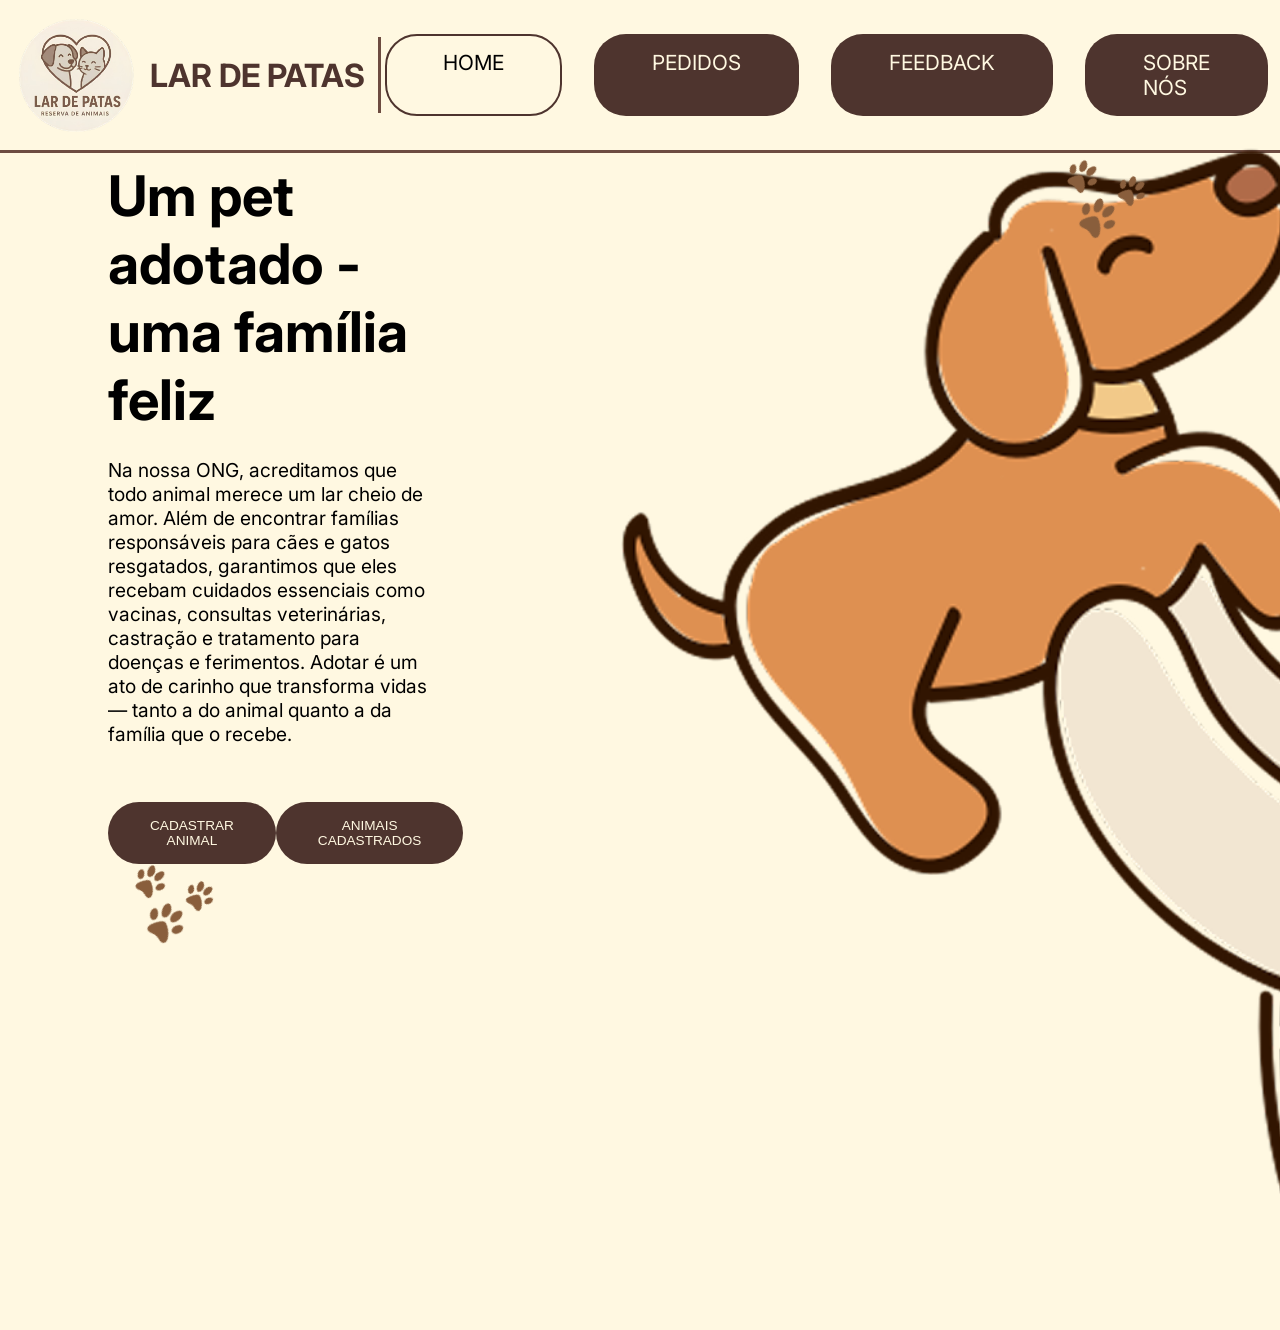
==== commit c66dbf82: "feat: implement pet registration and display functionality with improved layout and styles" ====
--- a/src/assets/pages/homePage.html
+++ b/src/assets/pages/homePage.html
@@ -13,7 +13,7 @@
 
 <body>
     <header>
-        <!-- <div class="container inicial_page">
+        <div class="container inicial_page">
             <div class="logo">
                 <img src="../img/logo.png" alt="Logo Lar de pets" draggable="false">
                 <p>Lar de Patas</p>
@@ -41,7 +41,7 @@
                     </div>
                 </nav>
             </div>
-        </div> -->
+        </div>
         <div class="container pets_page">
             <div class="logo">
                 <img src="../img/logo.png" alt="Logo Lar de pets" draggable="false">
@@ -62,9 +62,29 @@
                 </svg>
             </div>
         </div>
+        <div class="container register_pets_page">
+            <div class="logo">
+                <img src="../img/logo.png" alt="Logo Lar de pets" draggable="false">
+                <p>Lar de Patas</p>
+            </div>
+            <div class="input-container">
+                <input type="text" name="search" id="search-pet" placeholder="Pesquise por um pet cadastrado">
+                <svg width="25" height="25" viewBox="0 0 25 25" fill="none" xmlns="http://www.w3.org/2000/svg"
+                    xmlns:xlink="http://www.w3.org/1999/xlink">
+                    <rect width="25" height="25" fill="url(#pattern0_379_5)" />
+                    <defs>
+                        <pattern id="pattern0_379_5" patternContentUnits="objectBoundingBox" width="1" height="1">
+                            <use xlink:href="#image0_379_5" transform="scale(0.01)" />
+                        </pattern>
+                        <image id="image0_379_5" width="100" height="100" preserveAspectRatio="none"
+                            xlink:href="[data-uri]" />
+                    </defs>
+                </svg>
+            </div>
+        </div>
     </header>
     <main>
-        <!-- <div class="container main inicial_page">
+        <div class="container main inicial_page">
             <div class="presentation">
                 <div class="description">
                     <div class="texts">
@@ -76,11 +96,11 @@
                     </div>
                     <div class="buttons">
                         <button id="register_animal">Cadastrar animal</button>
-                        <button id="about_us">Animais cadastrados</button>
+                        <button id="registered_animal">Animais cadastrados</button>
                     </div>
                 </div>
                 <div class="elements">
-                    <img src="../img/foto-home.png" alt="Foto apresentação" id="teste">
+                    <img src="../img/foto-home.png" alt="Foto apresentação">
                 </div>
                 <svg width="191" height="178" viewBox="0 0 191 178" fill="none" xmlns="http://www.w3.org/2000/svg"
                     xmlns:xlink="http://www.w3.org/1999/xlink" class="paws_icon">
@@ -127,52 +147,112 @@
                     </defs>
                 </svg>
             </div>
-        </div> -->
-        <!-- <div class="container main pets_page">
+        </div>
+        <div class="container main pets_page">
             <h1>Pets cadastrados</h1>
             <div id="pets">
                 <div class="pet">
                     <img src="../img/image.png" alt="pet image">
-                    <button title="Mais informações">Mais informações</button>
+                    <button title="Mais informações" class="more_info">Mais informações</button>
+                    <div class="pet_info">
+                        <div class="container_pet_info">
+                            <img src="../img/image.png" alt="pet image">
+                            <div class="pet_desc">
+                                <h1>Nome do pet</h1>
+                                <div class="pet_form">
+                                    <div class="pet_name">
+                                        <p>Nome:</p>
+                                        <p class="text_field">Nome do pet</p>
+                                    </div>
+                                    <div class="row_info">
+                                        <div class="pet_age">
+                                            <p>Idade:</p>
+                                            <p class="text_field">Idade do pet</p>
+                                        </div>
+                                        <div class="pet_gender">
+                                            <p>Sexo:</p>
+                                            <p class="text_field">Sexo do pet</p>
+                                        </div>
+                                        <div class="pet_breed">
+                                            <p>Raça:</p>
+                                            <p class="text_field">Raça do pet</p>
+                                        </div>
+                                        <div class="pet_specie">
+                                            <p>Espécie:</p>
+                                            <p class="text_field">Espécie do pet</p>
+                                        </div>
+                                    </div>
+                                    <div class="pet_owner_contact">
+                                        <p>Contato dono:</p>
+                                        <p class="text_field">Contato do dono do pet</p>
+                                    </div>
+                                    <div class="row_info">
+                                        <div class="pet_temperament">
+                                            <p>Temperamento:</p>
+                                            <p class="text_field">Temperamento do animal</p>
+                                        </div>
+                                        <div class="pet_status">
+                                            <p>Status:</p>
+                                            <p class="text_field">Status do animal</p>
+                                        </div>
+                                    </div>
+                                </div>
+                            </div>
+                        </div>
+                    </div>
                 </div>
                 <div class="pet">
                     <img src="../img/image.png" alt="pet image">
-                    <button title="Mais informações">Mais informações</button>
+                    <button title="Mais informações" class="more_info">Mais informações</button>
+                    <div class="pet_info">
+                        <div class="container_pet_info">
+                            <img src="../img/image.png" alt="pet image">
+                            <div class="pet_desc">
+                                <h1>Nome do pet</h1>
+                                <div class="pet_form">
+                                    <div class="pet_name">
+                                        <p>Nome:</p>
+                                        <p class="text_field">Nome do pet</p>
+                                    </div>
+                                    <div class="row_info">
+                                        <div class="pet_age">
+                                            <p>Idade:</p>
+                                            <p class="text_field">Idade do pet</p>
+                                        </div>
+                                        <div class="pet_gender">
+                                            <p>Sexo:</p>
+                                            <p class="text_field">Sexo do pet</p>
+                                        </div>
+                                        <div class="pet_breed">
+                                            <p>Raça:</p>
+                                            <p class="text_field">Raça do pet</p>
+                                        </div>
+                                        <div class="pet_specie">
+                                            <p>Espécie:</p>
+                                            <p class="text_field">Espécie do pet</p>
+                                        </div>
+                                    </div>
+                                    <div class="pet_owner_contact">
+                                        <p>Contato dono:</p>
+                                        <p class="text_field">Contato do dono do pet</p>
+                                    </div>
+                                    <div class="row_info">
+                                        <div class="pet_temperament">
+                                            <p>Temperamento:</p>
+                                            <p class="text_field">Temperamento do animal</p>
+                                        </div>
+                                        <div class="pet_status">
+                                            <p>Status:</p>
+                                            <p class="text_field">Status do animal</p>
+                                        </div>
+                                    </div>
+                                </div>
+                            </div>
+                        </div>
+                    </div>
                 </div>
-                <div class="pet">
-                    <img src="../img/image.png" alt="pet image">
-                    <button title="Mais informações">Mais informações</button>
-                </div>
-                <div class="pet">
-                    <img src="../img/image.png" alt="pet image">
-                    <button title="Mais informações">Mais informações</button>
-                </div>
-                <div class="pet">
-                    <img src="../img/image.png" alt="pet image">
-                    <button title="Mais informações">Mais informações</button>
-                </div>
-                <div class="pet">
-                    <img src="../img/image.png" alt="pet image">
-                    <button title="Mais informações">Mais informações</button>
-                </div>
-                <div class="pet">
-                    <img src="../img/image.png" alt="pet image">
-                    <button title="Mais informações">Mais informações</button>
-                </div>
-                <div class="pet">
-                    <img src="../img/image.png" alt="pet image">
-                    <button title="Mais informações">Mais informações</button>
-                </div>
-                <div class="pet">
-                    <img src="../img/image.png" alt="pet image">
-                    <button title="Mais informações">Mais informações</button>
-                </div>
-                <div class="pet">
-                    <img src="../img/image.png" alt="pet image">
-                    <button title="Mais informações">Mais informações</button>
-                </div>
-            </div>
-        </div> -->
+            </div>
+        </div>
         <div class="container main register_pets_page">
             <h1>Cadastre um novo pet</h1>
             <div class="form">
--- a/src/styles/layout/homePage/homeLayout.css
+++ b/src/styles/layout/homePage/homeLayout.css
@@ -147,7 +147,7 @@
 		height: 180% !important;
 		width: auto !important;
 		position: absolute;
-		top: -132px;
+		top: -96px;
 		left: 20%;
 	}
 }
@@ -198,6 +198,7 @@
 	align-items: center;
 	gap: 24px;
 	padding: 16px 8px 24px;
+	position: relative;
 
 	& img {
 		width: 80%;
@@ -208,6 +209,80 @@
 	& button {
 		padding: 16px 24px;
 	}
+}
+
+.pet_info {
+	position: absolute;
+	top: -12px;
+	left: 0px;
+	min-width: 796px;
+	transform: translateX(0) scale(0);
+	transition: 0.3s linear;
+
+	&.active {
+		transform: translateX(216px) scale(1);
+	}
+}
+
+.container_pet_info {
+	width: 100%;
+	height: 100%;
+	display: flex;
+	gap: 24px;
+	padding: 0 24px;
+	justify-content: center;
+	align-items: center;
+
+	& img {
+		max-height: 316px;
+		width: auto;
+	}
+}
+
+.pet_desc {
+	justify-content: center;
+	width: 80%;
+	margin-bottom: 24px;
+
+	& h1 {
+		text-align: center;
+	}
+}
+
+.pet_form {
+	display: flex;
+	flex-direction: column;
+	gap: 32px;
+}
+
+.pet_name {
+	display: flex;
+	gap: 8px;
+	align-items: center;
+}
+
+.pet_owner_contact {
+	display: flex;
+	gap: 8px;
+	align-items: center;
+}
+
+.row_info {
+	display: flex;
+	gap: 12px;
+
+	& div {
+		display: flex;
+		flex-direction: column;
+		align-items: center;
+		gap: 4px;
+		flex-grow: 1;
+	}
+}
+
+.text_field {
+	width: 100%;
+	padding: 8px;
 }
 
 .form {
--- a/src/styles/components/homePage/homeComponents.css
+++ b/src/styles/components/homePage/homeComponents.css
@@ -124,6 +124,40 @@
 	}
 }
 
+.pet_info {
+	border-radius: 12px !important;
+	overflow: hidden;
+}
+
+.container_pet_info {
+	background-color: var(--primary-color);
+}
+
+.pet_desc {
+	& h1 {
+		text-align: center;
+		font-size: 2.3rem !important;
+		color: #fff !important;
+	}
+}
+
+.pet_form {
+	color: white;
+	text-transform: uppercase;
+	font-size: 1.2rem;
+	font-weight: bold;
+}
+
+.text_field {
+	background-color: var(--logo-text-color);
+	border-radius: 8px;
+	box-shadow: 3px 3px 5px var(--shadow-effect-color);
+	font-weight: normal;
+	text-transform: none;
+	text-align: center;
+	font-size: 1rem;
+}
+
 .preview {
 	border-radius: 12px;
 }
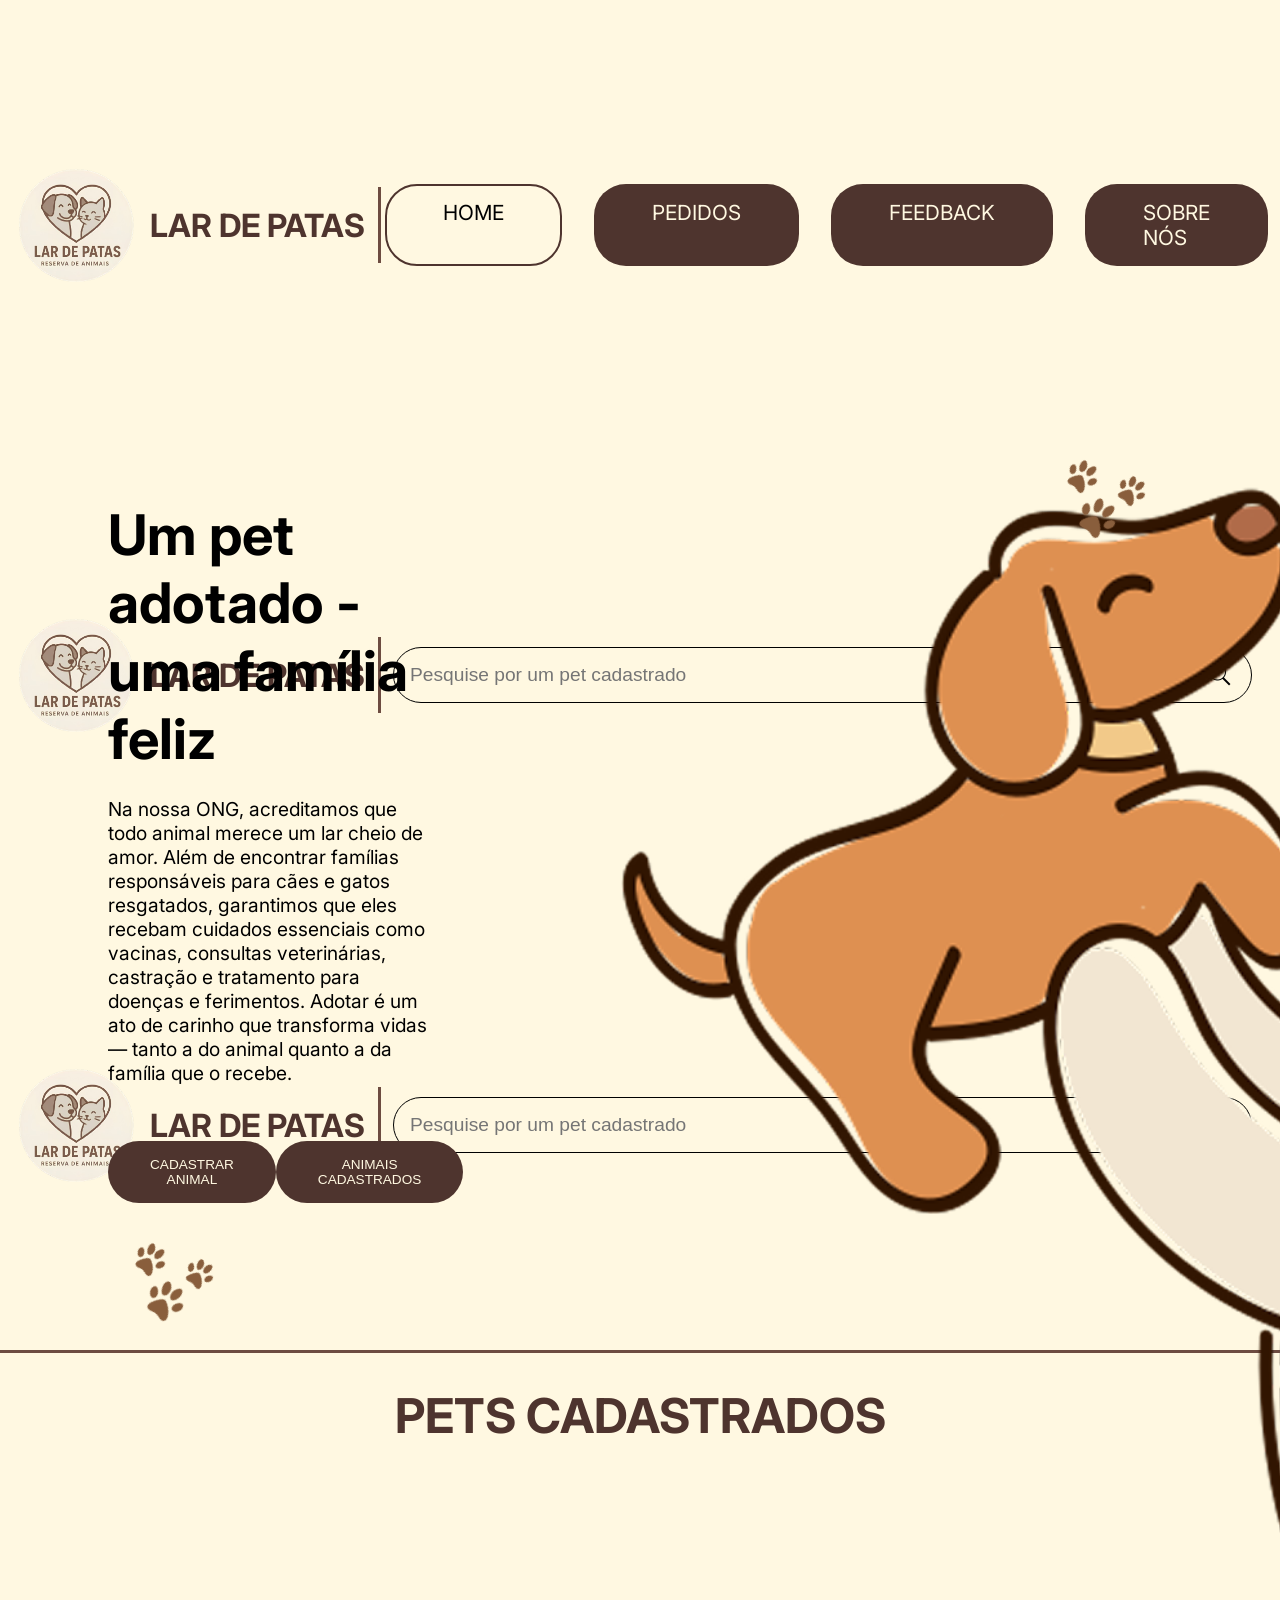
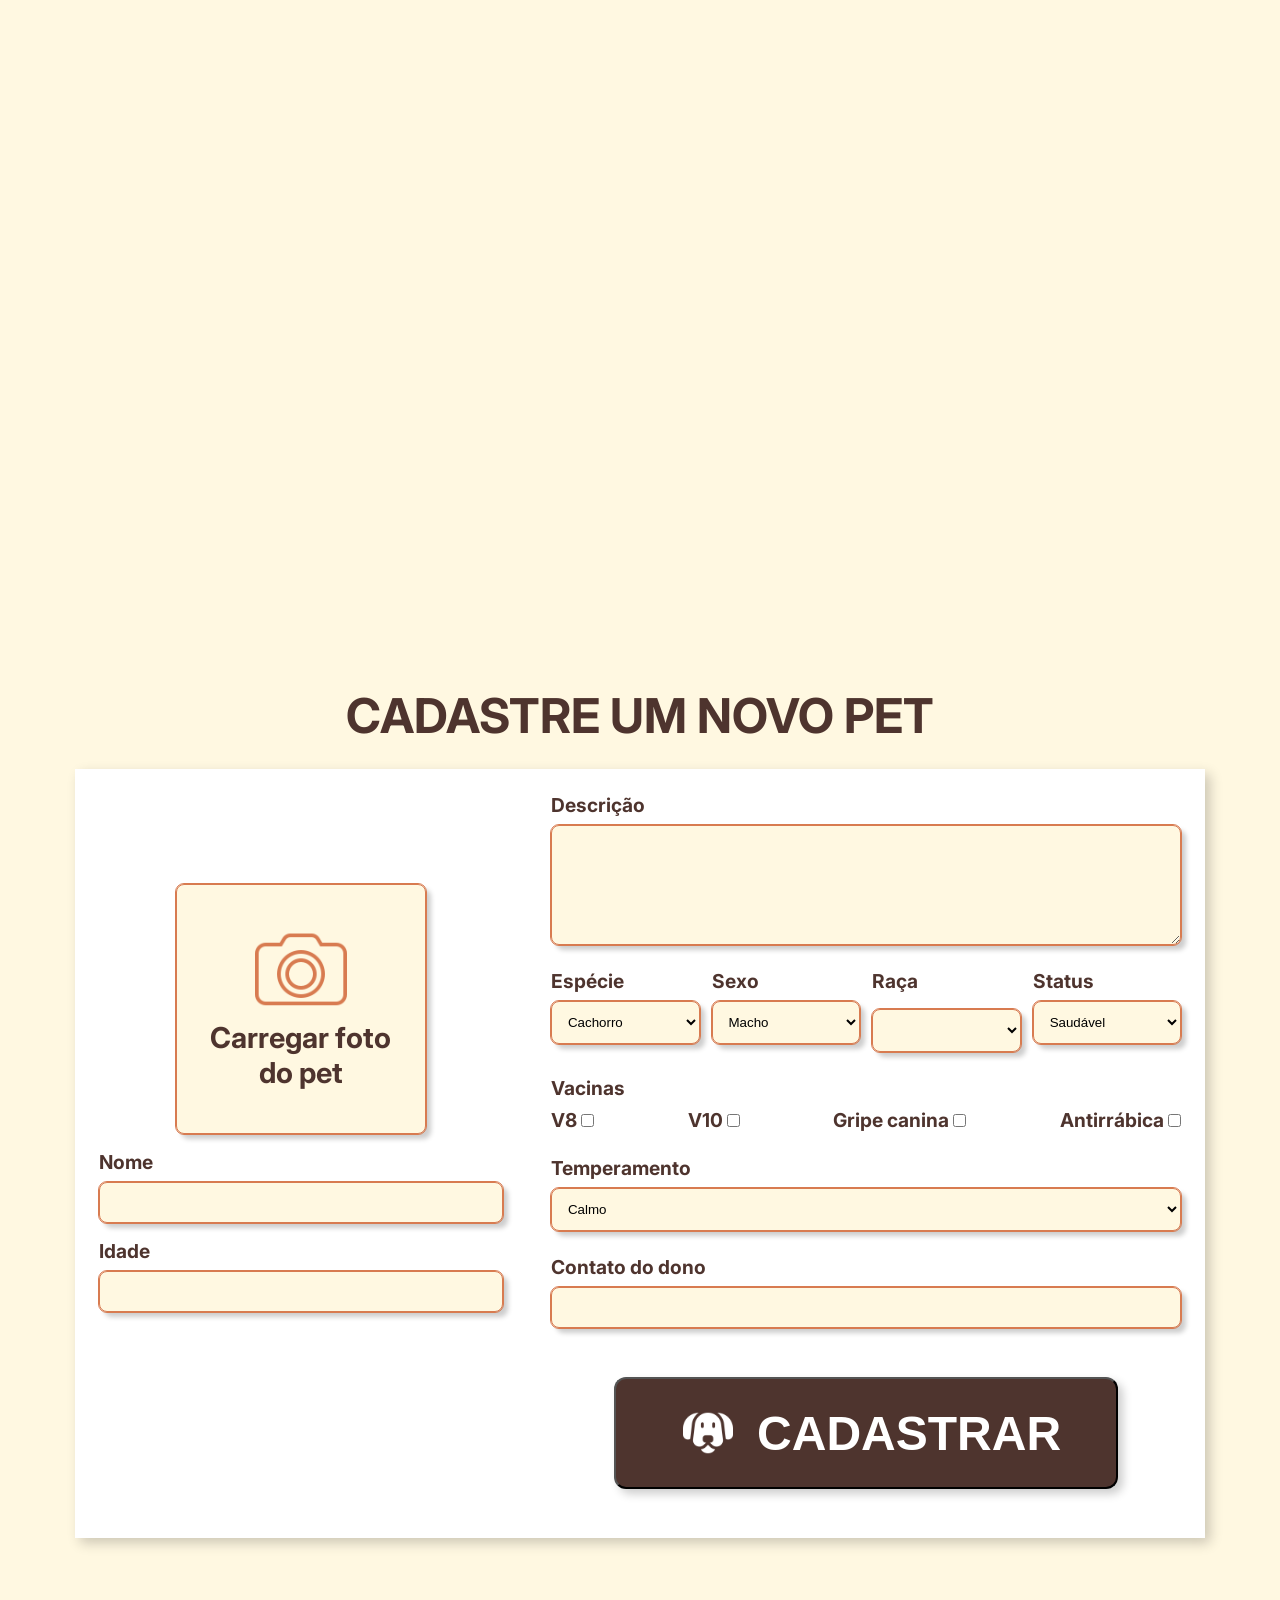
==== commit 4f1be064: "project finished" ====
--- a/src/assets/pages/homePage.html
+++ b/src/assets/pages/homePage.html
@@ -150,108 +150,7 @@
         </div>
         <div class="container main pets_page">
             <h1>Pets cadastrados</h1>
-            <div id="pets">
-                <div class="pet">
-                    <img src="../img/image.png" alt="pet image">
-                    <button title="Mais informações" class="more_info">Mais informações</button>
-                    <div class="pet_info">
-                        <div class="container_pet_info">
-                            <img src="../img/image.png" alt="pet image">
-                            <div class="pet_desc">
-                                <h1>Nome do pet</h1>
-                                <div class="pet_form">
-                                    <div class="pet_name">
-                                        <p>Nome:</p>
-                                        <p class="text_field">Nome do pet</p>
-                                    </div>
-                                    <div class="row_info">
-                                        <div class="pet_age">
-                                            <p>Idade:</p>
-                                            <p class="text_field">Idade do pet</p>
-                                        </div>
-                                        <div class="pet_gender">
-                                            <p>Sexo:</p>
-                                            <p class="text_field">Sexo do pet</p>
-                                        </div>
-                                        <div class="pet_breed">
-                                            <p>Raça:</p>
-                                            <p class="text_field">Raça do pet</p>
-                                        </div>
-                                        <div class="pet_specie">
-                                            <p>Espécie:</p>
-                                            <p class="text_field">Espécie do pet</p>
-                                        </div>
-                                    </div>
-                                    <div class="pet_owner_contact">
-                                        <p>Contato dono:</p>
-                                        <p class="text_field">Contato do dono do pet</p>
-                                    </div>
-                                    <div class="row_info">
-                                        <div class="pet_temperament">
-                                            <p>Temperamento:</p>
-                                            <p class="text_field">Temperamento do animal</p>
-                                        </div>
-                                        <div class="pet_status">
-                                            <p>Status:</p>
-                                            <p class="text_field">Status do animal</p>
-                                        </div>
-                                    </div>
-                                </div>
-                            </div>
-                        </div>
-                    </div>
-                </div>
-                <div class="pet">
-                    <img src="../img/image.png" alt="pet image">
-                    <button title="Mais informações" class="more_info">Mais informações</button>
-                    <div class="pet_info">
-                        <div class="container_pet_info">
-                            <img src="../img/image.png" alt="pet image">
-                            <div class="pet_desc">
-                                <h1>Nome do pet</h1>
-                                <div class="pet_form">
-                                    <div class="pet_name">
-                                        <p>Nome:</p>
-                                        <p class="text_field">Nome do pet</p>
-                                    </div>
-                                    <div class="row_info">
-                                        <div class="pet_age">
-                                            <p>Idade:</p>
-                                            <p class="text_field">Idade do pet</p>
-                                        </div>
-                                        <div class="pet_gender">
-                                            <p>Sexo:</p>
-                                            <p class="text_field">Sexo do pet</p>
-                                        </div>
-                                        <div class="pet_breed">
-                                            <p>Raça:</p>
-                                            <p class="text_field">Raça do pet</p>
-                                        </div>
-                                        <div class="pet_specie">
-                                            <p>Espécie:</p>
-                                            <p class="text_field">Espécie do pet</p>
-                                        </div>
-                                    </div>
-                                    <div class="pet_owner_contact">
-                                        <p>Contato dono:</p>
-                                        <p class="text_field">Contato do dono do pet</p>
-                                    </div>
-                                    <div class="row_info">
-                                        <div class="pet_temperament">
-                                            <p>Temperamento:</p>
-                                            <p class="text_field">Temperamento do animal</p>
-                                        </div>
-                                        <div class="pet_status">
-                                            <p>Status:</p>
-                                            <p class="text_field">Status do animal</p>
-                                        </div>
-                                    </div>
-                                </div>
-                            </div>
-                        </div>
-                    </div>
-                </div>
-            </div>
+            <div id="pets"></div>
         </div>
         <div class="container main register_pets_page">
             <h1>Cadastre um novo pet</h1>
@@ -343,8 +242,8 @@
                         <div class="temperament container_input">
                             <label for="temperament" class="name_input">Temperamento</label>
                             <select name="register_pet" id="temperament" class="register_pet_input" required>
-                                <option value="Saudável">Calmo</option>
-                                <option value="Doente">Agressivo</option>
+                                <option value="Calmo">Calmo</option>
+                                <option value="Agressivo">Agressivo</option>
                             </select>
                         </div>
                         <div class="telephone container_input">
--- a/src/styles/layout/homePage/homeLayout.css
+++ b/src/styles/layout/homePage/homeLayout.css
@@ -221,6 +221,7 @@
 
 	&.active {
 		transform: translateX(216px) scale(1);
+		z-index: 100;
 	}
 }
 
@@ -235,6 +236,7 @@
 
 	& img {
 		max-height: 316px;
+		max-width: 300px;
 		width: auto;
 	}
 }
